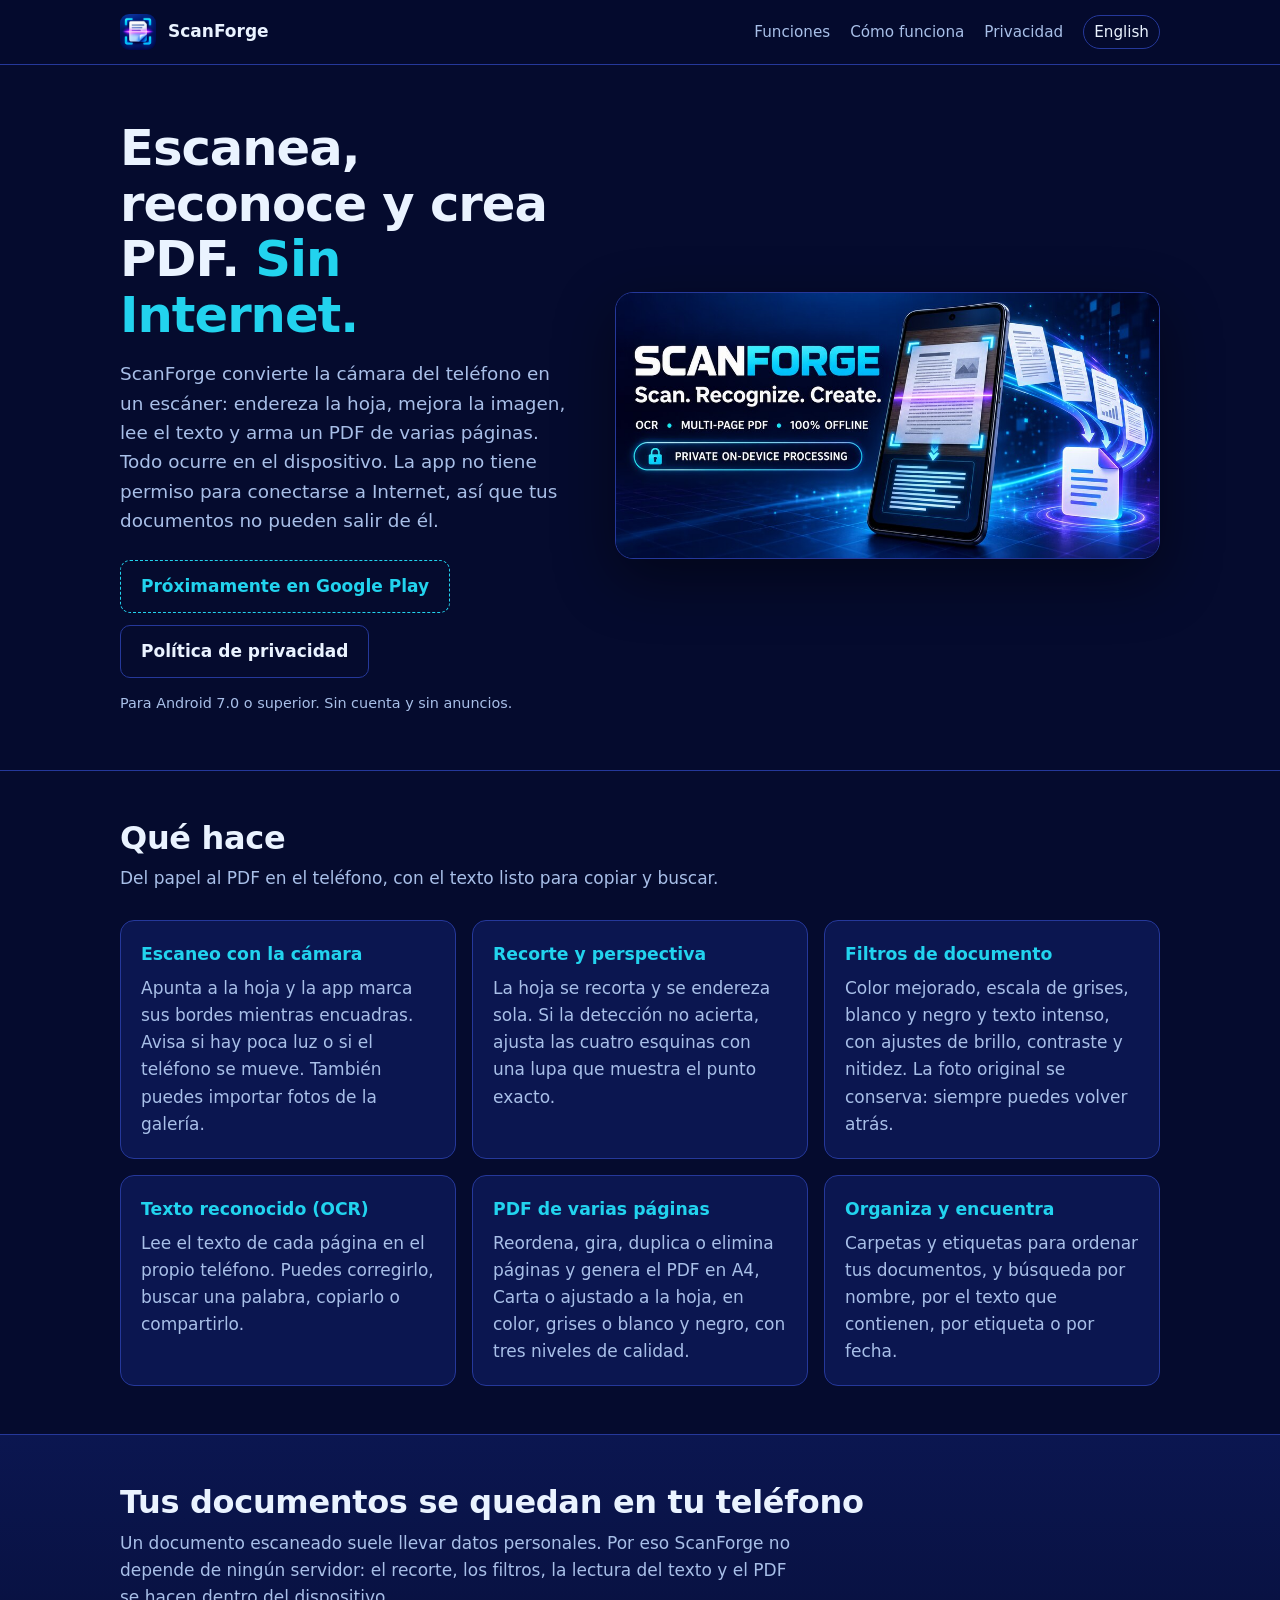
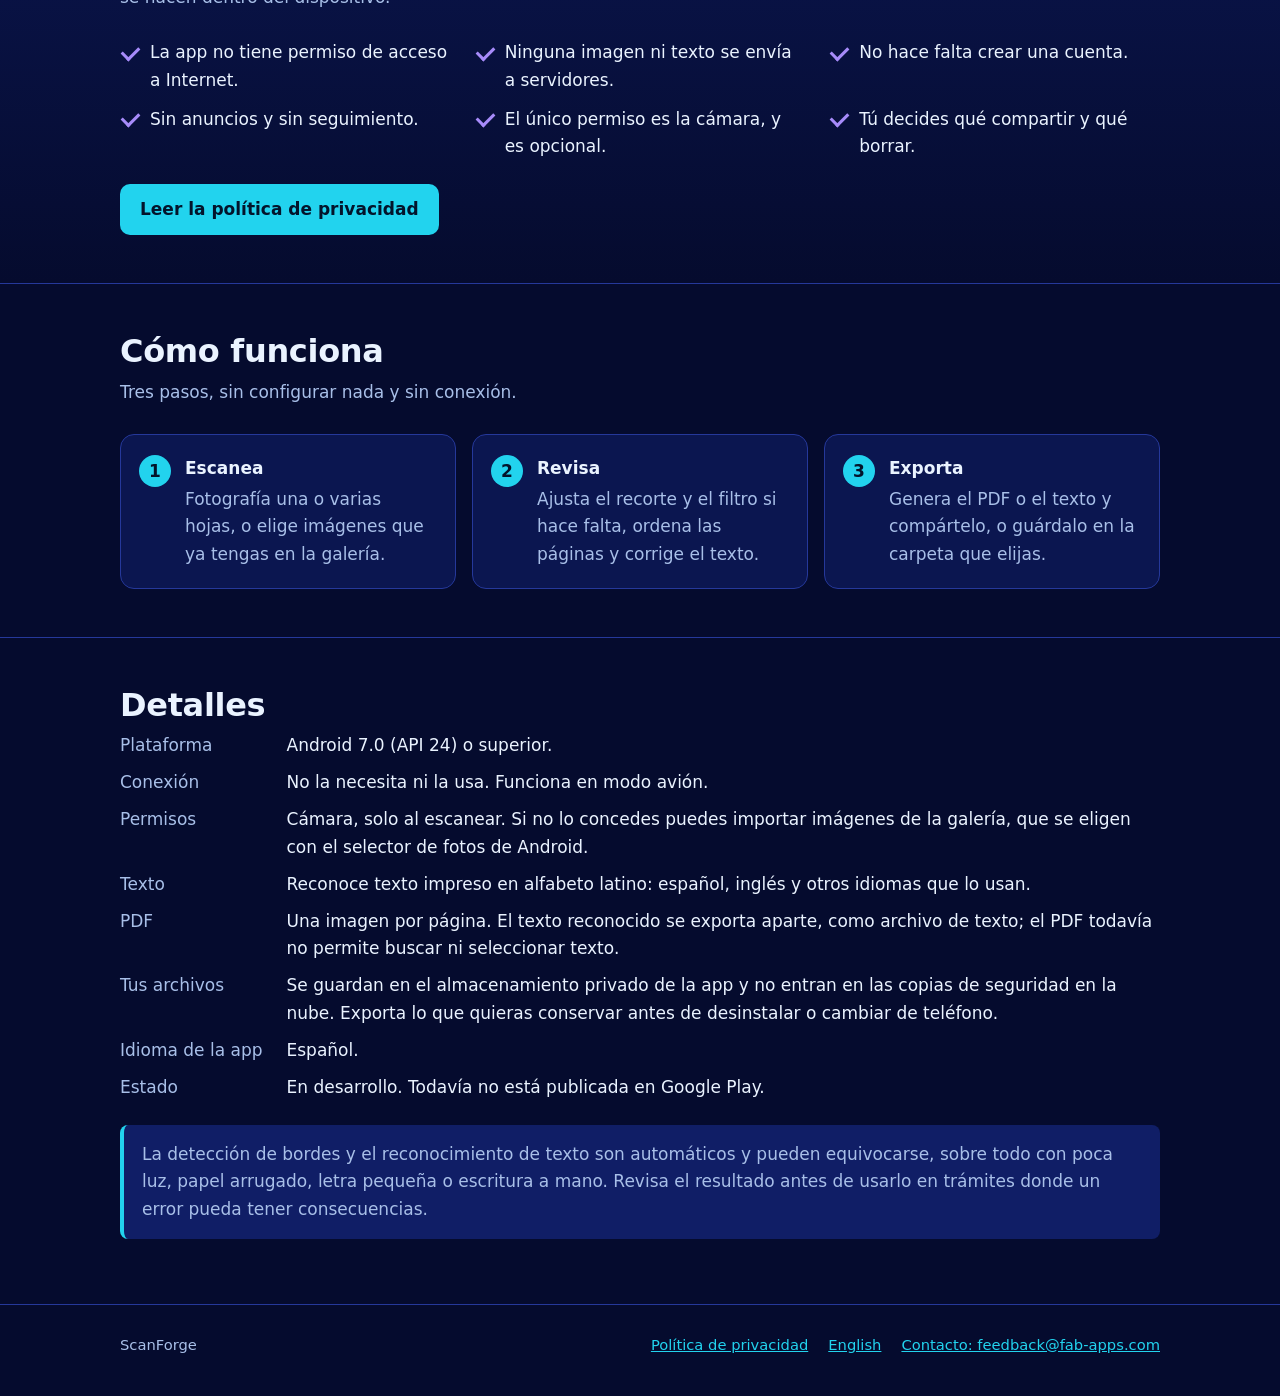
==== index.html @ c185d9f9 "inicial" ====
<!doctype html>
<html lang="es">
  <head>
    <meta charset="utf-8" />
    <meta name="viewport" content="width=device-width, initial-scale=1" />
    <title>ScanForge — Escanea, reconoce el texto y crea PDF sin Internet</title>
    <meta
      name="description"
      content="App Android para escanear documentos con la cámara, reconocer su texto y generar PDF de varias páginas. Todo se procesa en el teléfono: la app ni siquiera tiene permiso de acceso a Internet."
    />
    <meta name="theme-color" content="#050b2e" />
    <meta property="og:type" content="website" />
    <meta property="og:title" content="ScanForge" />
    <meta
      property="og:description"
      content="Escanea documentos, reconoce su texto y crea PDF. En tu teléfono, sin Internet y sin cuenta."
    />
    <meta property="og:image" content="assets/hero.jpg" />
    <link rel="icon" type="image/png" href="assets/favicon.png" />
    <link rel="alternate" hreflang="en" href="en/" />
    <link rel="stylesheet" href="assets/styles.css" />
  </head>
  <body>
    <header class="site-header">
      <div class="wrap">
        <a class="brand" href="./">
          <img src="assets/icon-192.png" alt="" width="36" height="36" />
          ScanForge
        </a>
        <nav class="site-nav" aria-label="Principal">
          <a class="optional" href="#funciones">Funciones</a>
          <a class="optional" href="#como-funciona">Cómo funciona</a>
          <a href="privacidad.html">Privacidad</a>
          <a class="lang" href="en/" lang="en" hreflang="en">English</a>
        </nav>
      </div>
    </header>

    <main>
      <section class="hero">
        <div class="wrap hero-grid">
          <div>
            <h1>Escanea, reconoce y crea PDF. <span>Sin Internet.</span></h1>
            <p class="lead">
              ScanForge convierte la cámara del teléfono en un escáner: endereza la hoja, mejora la imagen, lee el
              texto y arma un PDF de varias páginas. Todo ocurre en el dispositivo. La app no tiene permiso para
              conectarse a Internet, así que tus documentos no pueden salir de él.
            </p>
            <div class="actions">
              <span class="badge-soon">Próximamente en Google Play</span>
              <a class="button button-ghost" href="privacidad.html">Política de privacidad</a>
            </div>
            <p class="fine">Para Android 7.0 o superior. Sin cuenta y sin anuncios.</p>
          </div>
          <img
            class="hero-art"
            src="assets/hero.jpg"
            width="1024"
            height="500"
            alt="Un teléfono escanea una hoja sobre una mesa: detecta sus bordes, extrae el texto y reúne varias páginas en un solo PDF"
          />
        </div>
      </section>

      <section id="funciones">
        <div class="wrap">
          <h2>Qué hace</h2>
          <p class="section-lead">Del papel al PDF en el teléfono, con el texto listo para copiar y buscar.</p>
          <ul class="cards">
            <li class="card">
              <h3>Escaneo con la cámara</h3>
              <p>
                Apunta a la hoja y la app marca sus bordes mientras encuadras. Avisa si hay poca luz o si el
                teléfono se mueve. También puedes importar fotos de la galería.
              </p>
            </li>
            <li class="card">
              <h3>Recorte y perspectiva</h3>
              <p>
                La hoja se recorta y se endereza sola. Si la detección no acierta, ajusta las cuatro esquinas con
                una lupa que muestra el punto exacto.
              </p>
            </li>
            <li class="card">
              <h3>Filtros de documento</h3>
              <p>
                Color mejorado, escala de grises, blanco y negro y texto intenso, con ajustes de brillo, contraste
                y nitidez. La foto original se conserva: siempre puedes volver atrás.
              </p>
            </li>
            <li class="card">
              <h3>Texto reconocido (OCR)</h3>
              <p>
                Lee el texto de cada página en el propio teléfono. Puedes corregirlo, buscar una palabra, copiarlo
                o compartirlo.
              </p>
            </li>
            <li class="card">
              <h3>PDF de varias páginas</h3>
              <p>
                Reordena, gira, duplica o elimina páginas y genera el PDF en A4, Carta o ajustado a la hoja, en
                color, grises o blanco y negro, con tres niveles de calidad.
              </p>
            </li>
            <li class="card">
              <h3>Organiza y encuentra</h3>
              <p>
                Carpetas y etiquetas para ordenar tus documentos, y búsqueda por nombre, por el texto que
                contienen, por etiqueta o por fecha.
              </p>
            </li>
          </ul>
        </div>
      </section>

      <section class="privacy-band" id="privacidad">
        <div class="wrap">
          <h2>Tus documentos se quedan en tu teléfono</h2>
          <p class="section-lead">
            Un documento escaneado suele llevar datos personales. Por eso ScanForge no depende de ningún servidor: el
            recorte, los filtros, la lectura del texto y el PDF se hacen dentro del dispositivo.
          </p>
          <ul class="checks">
            <li>La app no tiene permiso de acceso a Internet.</li>
            <li>Ninguna imagen ni texto se envía a servidores.</li>
            <li>No hace falta crear una cuenta.</li>
            <li>Sin anuncios y sin seguimiento.</li>
            <li>El único permiso es la cámara, y es opcional.</li>
            <li>Tú decides qué compartir y qué borrar.</li>
          </ul>
          <a class="button button-primary" href="privacidad.html">Leer la política de privacidad</a>
        </div>
      </section>

      <section id="como-funciona">
        <div class="wrap">
          <h2>Cómo funciona</h2>
          <p class="section-lead">Tres pasos, sin configurar nada y sin conexión.</p>
          <ol class="steps">
            <li>
              <strong>Escanea</strong>
              <span>Fotografía una o varias hojas, o elige imágenes que ya tengas en la galería.</span>
            </li>
            <li>
              <strong>Revisa</strong>
              <span>Ajusta el recorte y el filtro si hace falta, ordena las páginas y corrige el texto.</span>
            </li>
            <li>
              <strong>Exporta</strong>
              <span>Genera el PDF o el texto y compártelo, o guárdalo en la carpeta que elijas.</span>
            </li>
          </ol>
        </div>
      </section>

      <section id="detalles">
        <div class="wrap">
          <h2>Detalles</h2>
          <dl class="facts">
            <dt>Plataforma</dt>
            <dd>Android 7.0 (API 24) o superior.</dd>
            <dt>Conexión</dt>
            <dd>No la necesita ni la usa. Funciona en modo avión.</dd>
            <dt>Permisos</dt>
            <dd>
              Cámara, solo al escanear. Si no lo concedes puedes importar imágenes de la galería, que se eligen con
              el selector de fotos de Android.
            </dd>
            <dt>Texto</dt>
            <dd>Reconoce texto impreso en alfabeto latino: español, inglés y otros idiomas que lo usan.</dd>
            <dt>PDF</dt>
            <dd>
              Una imagen por página. El texto reconocido se exporta aparte, como archivo de texto; el PDF todavía
              no permite buscar ni seleccionar texto.
            </dd>
            <dt>Tus archivos</dt>
            <dd>
              Se guardan en el almacenamiento privado de la app y no entran en las copias de seguridad en la nube.
              Exporta lo que quieras conservar antes de desinstalar o cambiar de teléfono.
            </dd>
            <dt>Idioma de la app</dt>
            <dd>Español.</dd>
            <dt>Estado</dt>
            <dd>En desarrollo. Todavía no está publicada en Google Play.</dd>
          </dl>
          <p class="note">
            La detección de bordes y el reconocimiento de texto son automáticos y pueden equivocarse, sobre todo con
            poca luz, papel arrugado, letra pequeña o escritura a mano. Revisa el resultado antes de usarlo en
            trámites donde un error pueda tener consecuencias.
          </p>
        </div>
      </section>
    </main>

    <footer class="site-footer">
      <div class="wrap">
        <span>ScanForge</span>
        <nav aria-label="Pie de página">
          <a href="privacidad.html">Política de privacidad</a>
          <a href="en/" lang="en" hreflang="en">English</a>
          <a href="mailto:feedback@fab-apps.com">Contacto: feedback@fab-apps.com</a>
        </nav>
      </div>
    </footer>
  </body>
</html>
---- assets/styles.css ----
:root {
  --bg: #050b2e;
  --bg-raised: #0b1650;
  --bg-panel: #101e66;
  --border: #25389a;
  --text: #eaf3ff;
  --text-soft: #a8bfe8;
  --accent: #22d3ee;
  --accent-strong: #67e8f9;
  --accent-ink: #03142b;
  --teal: #a78bfa;
  --max: 1080px;
}

* {
  box-sizing: border-box;
}

html {
  scroll-behavior: smooth;
}

body {
  margin: 0;
  background: var(--bg);
  color: var(--text);
  font-family: system-ui, -apple-system, 'Segoe UI', Roboto, 'Helvetica Neue', Arial, sans-serif;
  font-size: 17px;
  line-height: 1.6;
  -webkit-font-smoothing: antialiased;
}

a {
  color: var(--accent);
}

a:hover {
  color: var(--accent-strong);
}

a:focus-visible,
.button:focus-visible {
  outline: 3px solid var(--accent-strong);
  outline-offset: 3px;
  border-radius: 6px;
}

img {
  max-width: 100%;
  height: auto;
}

.wrap {
  width: 100%;
  max-width: var(--max);
  margin: 0 auto;
  padding: 0 20px;
}

/* Cabecera */

.site-header {
  position: sticky;
  top: 0;
  z-index: 10;
  background: rgba(5, 11, 46, 0.92);
  backdrop-filter: blur(8px);
  border-bottom: 1px solid var(--border);
}

.site-header .wrap {
  display: flex;
  align-items: center;
  justify-content: space-between;
  gap: 16px;
  min-height: 64px;
}

.brand {
  display: flex;
  align-items: center;
  gap: 12px;
  color: var(--text);
  font-weight: 700;
  text-decoration: none;
}

.brand img {
  width: 36px;
  height: 36px;
  border-radius: 9px;
}

.site-nav {
  display: flex;
  align-items: center;
  gap: 20px;
  font-size: 0.95rem;
}

.site-nav a {
  color: var(--text-soft);
  text-decoration: none;
}

.site-nav a:hover {
  color: var(--text);
}

.site-nav .lang {
  padding: 4px 10px;
  border: 1px solid var(--border);
  border-radius: 999px;
  color: var(--text);
}

/* Portada */

.hero {
  padding: 56px 0 40px;
}

.hero-grid {
  display: grid;
  grid-template-columns: minmax(0, 5fr) minmax(0, 6fr);
  gap: 40px;
  align-items: center;
}

.hero h1 {
  margin: 0 0 16px;
  font-size: clamp(2rem, 5vw, 3.1rem);
  line-height: 1.12;
  letter-spacing: -0.02em;
}

.hero h1 span {
  color: var(--accent);
}

.lead {
  margin: 0 0 24px;
  font-size: 1.15rem;
  color: var(--text-soft);
}

.hero-art {
  border: 1px solid var(--border);
  border-radius: 18px;
  box-shadow: 0 20px 60px rgba(0, 0, 0, 0.45);
  display: block;
}

.actions {
  display: flex;
  flex-wrap: wrap;
  gap: 12px;
  align-items: center;
}

.button {
  display: inline-block;
  padding: 12px 20px;
  border-radius: 10px;
  font-weight: 700;
  text-decoration: none;
}

.button-primary {
  background: var(--accent);
  color: var(--accent-ink);
}

.button-primary:hover {
  background: var(--accent-strong);
  color: var(--accent-ink);
}

.button-ghost {
  border: 1px solid var(--border);
  color: var(--text);
}

.badge-soon {
  display: inline-block;
  padding: 12px 20px;
  border: 1px dashed var(--accent);
  border-radius: 10px;
  color: var(--accent);
  font-weight: 700;
}

.fine {
  margin-top: 14px;
  font-size: 0.9rem;
  color: var(--text-soft);
}

/* Secciones */

section {
  padding: 48px 0;
}

section + section {
  border-top: 1px solid var(--border);
}

h2 {
  margin: 0 0 8px;
  font-size: clamp(1.5rem, 3.4vw, 2rem);
  line-height: 1.2;
  letter-spacing: -0.01em;
}

.section-lead {
  margin: 0 0 28px;
  max-width: 62ch;
  color: var(--text-soft);
}

.cards {
  display: grid;
  grid-template-columns: repeat(auto-fit, minmax(250px, 1fr));
  gap: 16px;
  margin: 0;
  padding: 0;
  list-style: none;
}

.card {
  padding: 20px;
  background: var(--bg-raised);
  border: 1px solid var(--border);
  border-radius: 14px;
}

.card h3 {
  margin: 0 0 6px;
  font-size: 1.08rem;
  color: var(--accent);
}

.card p {
  margin: 0;
  color: var(--text-soft);
}

.privacy-band {
  background: linear-gradient(180deg, var(--bg-raised), var(--bg));
}

.checks {
  display: grid;
  grid-template-columns: repeat(auto-fit, minmax(250px, 1fr));
  gap: 12px 24px;
  margin: 0 0 24px;
  padding: 0;
  list-style: none;
}

.checks li {
  position: relative;
  padding-left: 30px;
}

.checks li::before {
  content: '';
  position: absolute;
  left: 2px;
  top: 0.38em;
  width: 14px;
  height: 8px;
  border-left: 3px solid var(--teal);
  border-bottom: 3px solid var(--teal);
  transform: rotate(-45deg);
}

.steps {
  display: grid;
  grid-template-columns: repeat(auto-fit, minmax(230px, 1fr));
  gap: 16px;
  margin: 0;
  padding: 0;
  list-style: none;
  counter-reset: step;
}

.steps li {
  position: relative;
  padding: 20px 20px 20px 64px;
  background: var(--bg-raised);
  border: 1px solid var(--border);
  border-radius: 14px;
  counter-increment: step;
}

.steps li::before {
  content: counter(step);
  position: absolute;
  left: 18px;
  top: 20px;
  width: 32px;
  height: 32px;
  border-radius: 50%;
  background: var(--accent);
  color: var(--accent-ink);
  font-weight: 800;
  text-align: center;
  line-height: 32px;
}

.steps strong {
  display: block;
  margin-bottom: 4px;
}

.steps span {
  color: var(--text-soft);
}

.facts {
  display: grid;
  grid-template-columns: max-content 1fr;
  gap: 10px 24px;
  margin: 0;
}

.facts dt {
  color: var(--text-soft);
}

.facts dd {
  margin: 0;
}

.note {
  margin-top: 24px;
  padding: 16px 18px;
  background: var(--bg-panel);
  border-left: 4px solid var(--accent);
  border-radius: 8px;
  color: var(--text-soft);
}

/* Documento legal */

.doc {
  padding: 40px 0 56px;
}

.doc .wrap {
  max-width: 780px;
}

.doc h1 {
  margin: 0 0 6px;
  font-size: clamp(1.8rem, 4.5vw, 2.4rem);
  line-height: 1.15;
}

.doc .meta {
  margin: 0 0 28px;
  color: var(--text-soft);
}

.doc h2 {
  margin: 36px 0 10px;
  font-size: 1.3rem;
}

.doc p,
.doc li {
  color: #d4e1f7;
}

.doc ul {
  padding-left: 22px;
}

.doc li {
  margin-bottom: 6px;
}

.summary {
  padding: 18px 20px;
  background: var(--bg-raised);
  border: 1px solid var(--border);
  border-radius: 14px;
}

.summary p {
  margin: 0 0 8px;
}

.summary ul {
  margin: 0;
}

table {
  width: 100%;
  border-collapse: collapse;
  margin: 12px 0;
  font-size: 0.95rem;
}

th,
td {
  padding: 10px 12px;
  border: 1px solid var(--border);
  text-align: left;
  vertical-align: top;
}

th {
  background: var(--bg-raised);
  color: var(--text-soft);
  font-weight: 600;
}

.table-scroll {
  overflow-x: auto;
}

/* Pie */

.site-footer {
  padding: 28px 0 40px;
  border-top: 1px solid var(--border);
  color: var(--text-soft);
  font-size: 0.92rem;
}

.site-footer .wrap {
  display: flex;
  flex-wrap: wrap;
  gap: 8px 24px;
  justify-content: space-between;
}

.site-footer nav {
  display: flex;
  flex-wrap: wrap;
  gap: 8px 20px;
}

@media (max-width: 820px) {
  .hero {
    padding-top: 32px;
  }

  .hero-grid {
    grid-template-columns: 1fr;
    gap: 28px;
  }

  .site-nav .optional {
    display: none;
  }

  .facts {
    grid-template-columns: 1fr;
    gap: 2px;
  }

  .facts dd {
    margin-bottom: 12px;
  }
}

@media (prefers-reduced-motion: reduce) {
  html {
    scroll-behavior: auto;
  }
}

code {
  font-size: 0.92em;
  overflow-wrap: anywhere;
}

.doc h3 {
  margin: 24px 0 6px;
  font-size: 1.08rem;
  color: var(--accent);
}

.brand {
  white-space: nowrap;
}
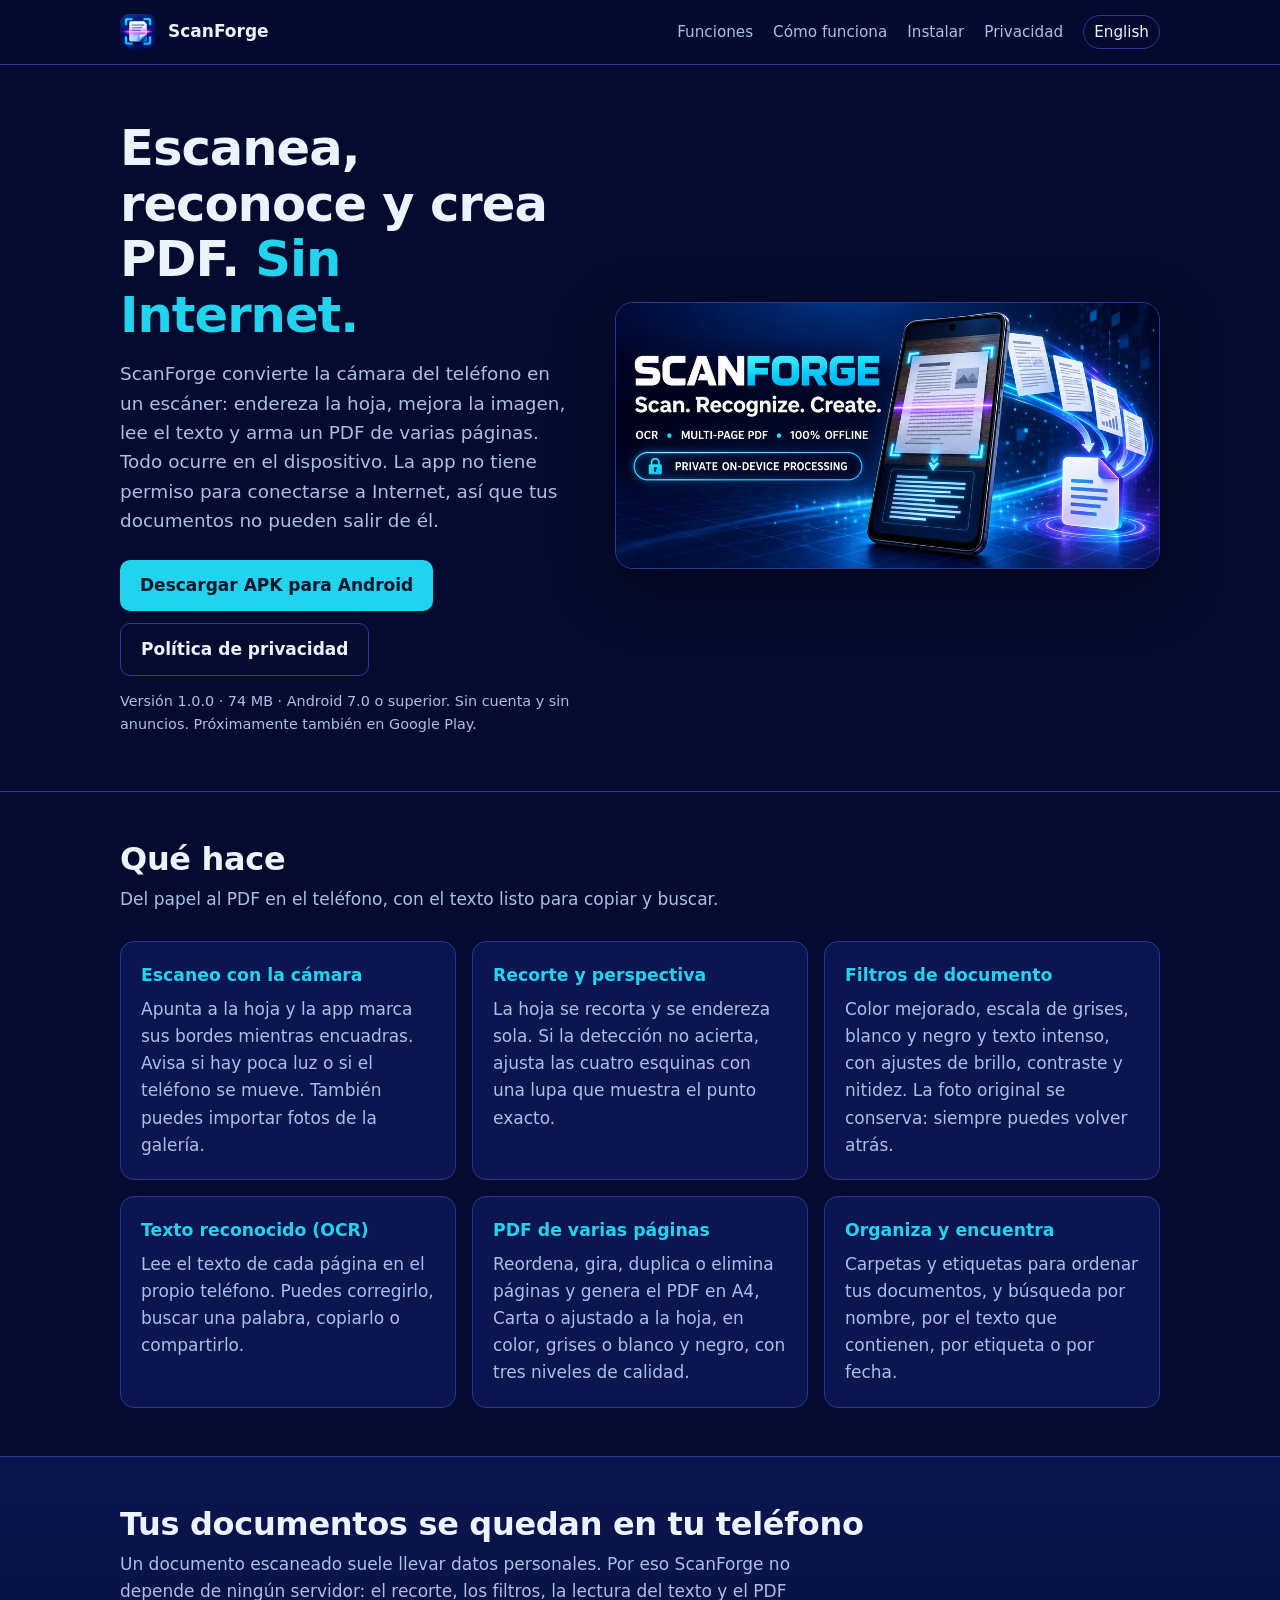
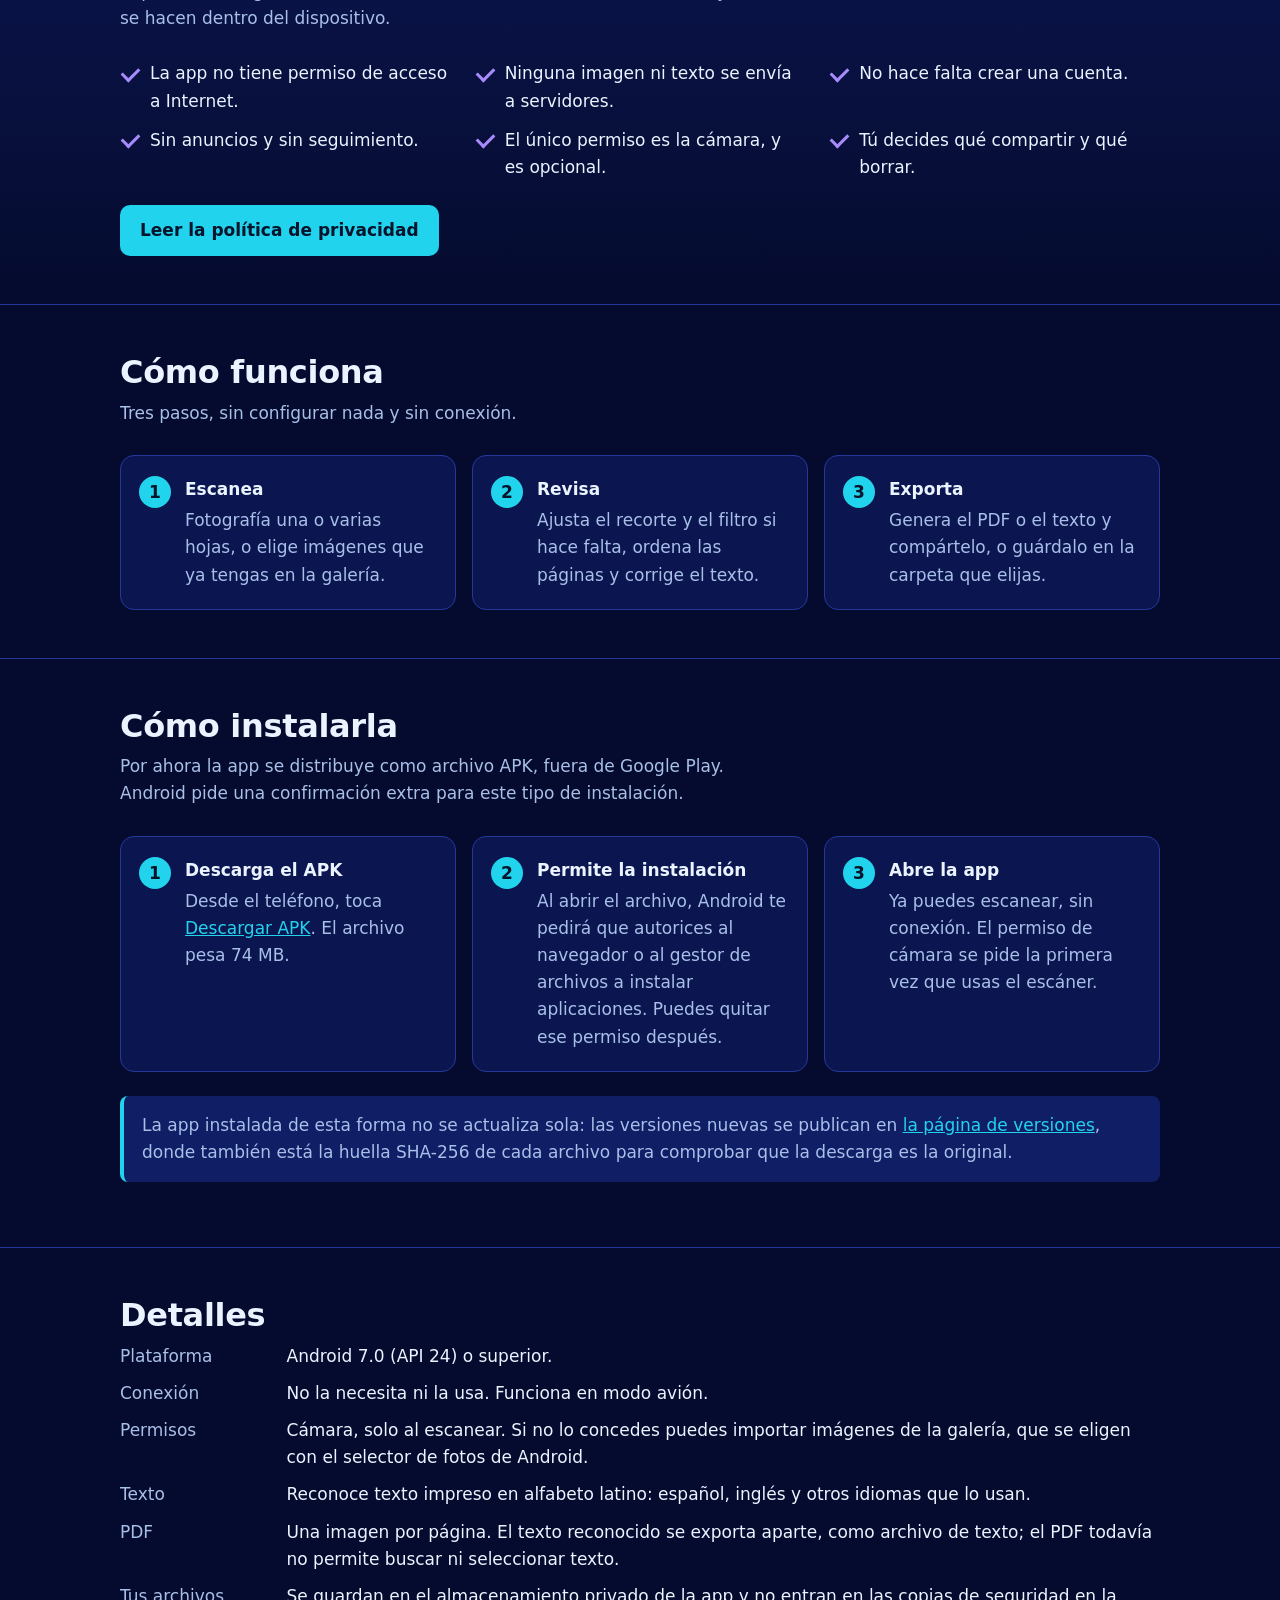
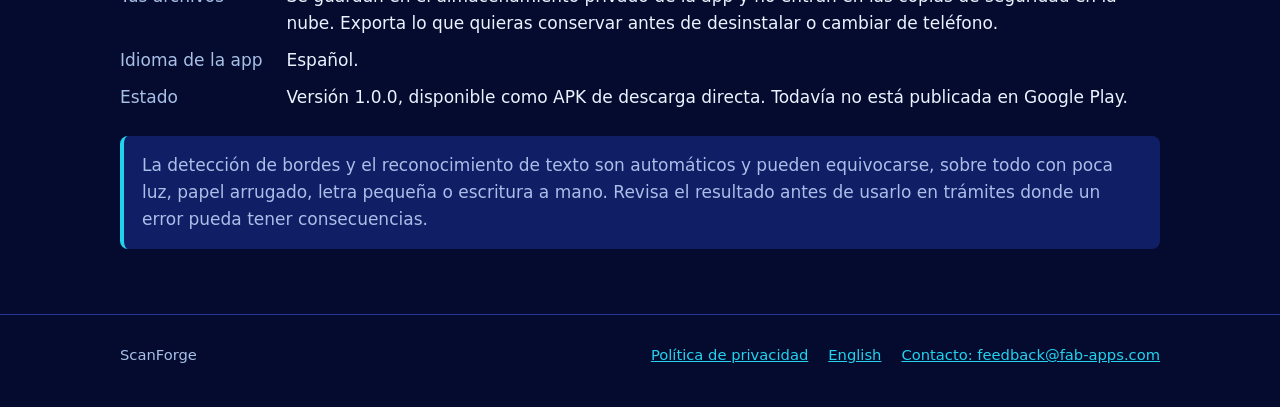
==== commit 30b7cdda: "updqte" ====
--- a/index.html
+++ b/index.html
@@ -30,6 +30,7 @@
         <nav class="site-nav" aria-label="Principal">
           <a class="optional" href="#funciones">Funciones</a>
           <a class="optional" href="#como-funciona">Cómo funciona</a>
+          <a class="optional" href="#instalar">Instalar</a>
           <a href="privacidad.html">Privacidad</a>
           <a class="lang" href="en/" lang="en" hreflang="en">English</a>
         </nav>
@@ -47,10 +48,13 @@
               conectarse a Internet, así que tus documentos no pueden salir de él.
             </p>
             <div class="actions">
-              <span class="badge-soon">Próximamente en Google Play</span>
+              <a class="button button-primary" href="https://github.com/franbenaglia/scanForgeLanding/releases/latest/download/scanforge.apk">Descargar APK para Android</a>
               <a class="button button-ghost" href="privacidad.html">Política de privacidad</a>
             </div>
-            <p class="fine">Para Android 7.0 o superior. Sin cuenta y sin anuncios.</p>
+            <p class="fine">
+              Versión 1.0.0 · 74 MB · Android 7.0 o superior. Sin cuenta y sin anuncios. Próximamente también en
+              Google Play.
+            </p>
           </div>
           <img
             class="hero-art"
@@ -150,6 +154,41 @@
               <span>Genera el PDF o el texto y compártelo, o guárdalo en la carpeta que elijas.</span>
             </li>
           </ol>
+        </div>
+      </section>
+
+      <section id="instalar">
+        <div class="wrap">
+          <h2>Cómo instalarla</h2>
+          <p class="section-lead">
+            Por ahora la app se distribuye como archivo APK, fuera de Google Play. Android pide una confirmación
+            extra para este tipo de instalación.
+          </p>
+          <ol class="steps">
+            <li>
+              <strong>Descarga el APK</strong>
+              <span>Desde el teléfono, toca <a href="https://github.com/franbenaglia/scanForgeLanding/releases/latest/download/scanforge.apk">Descargar APK</a>. El archivo pesa 74 MB.</span>
+            </li>
+            <li>
+              <strong>Permite la instalación</strong>
+              <span>
+                Al abrir el archivo, Android te pedirá que autorices al navegador o al gestor de archivos a
+                instalar aplicaciones. Puedes quitar ese permiso después.
+              </span>
+            </li>
+            <li>
+              <strong>Abre la app</strong>
+              <span>
+                Ya puedes escanear, sin conexión. El permiso de cámara se pide la primera vez que usas el
+                escáner.
+              </span>
+            </li>
+          </ol>
+          <p class="note">
+            La app instalada de esta forma no se actualiza sola: las versiones nuevas se publican en
+            <a href="https://github.com/franbenaglia/scanForgeLanding/releases">la página de versiones</a>, donde también está la huella SHA-256 de cada archivo para
+            comprobar que la descarga es la original.
+          </p>
         </div>
       </section>
 
@@ -181,7 +220,7 @@
             <dt>Idioma de la app</dt>
             <dd>Español.</dd>
             <dt>Estado</dt>
-            <dd>En desarrollo. Todavía no está publicada en Google Play.</dd>
+            <dd>Versión 1.0.0, disponible como APK de descarga directa. Todavía no está publicada en Google Play.</dd>
           </dl>
           <p class="note">
             La detección de bordes y el reconocimiento de texto son automáticos y pueden equivocarse, sobre todo con
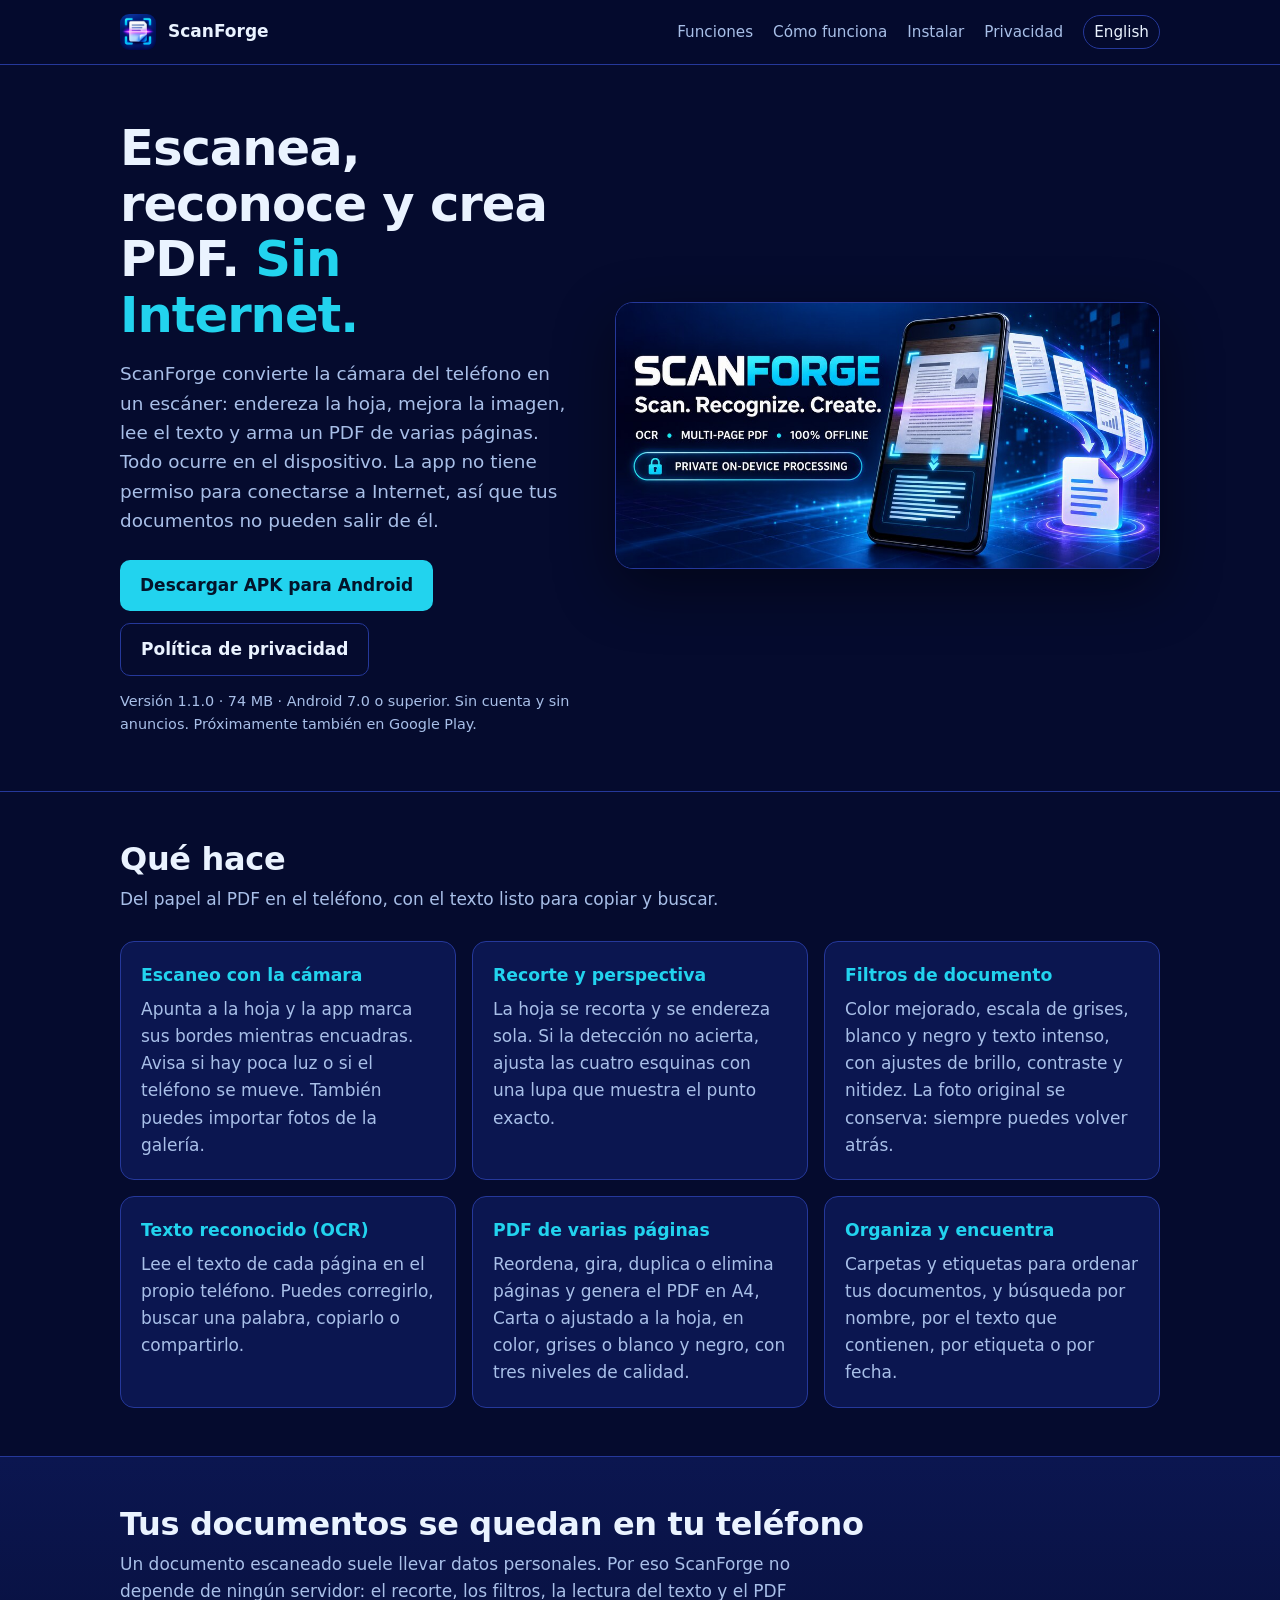
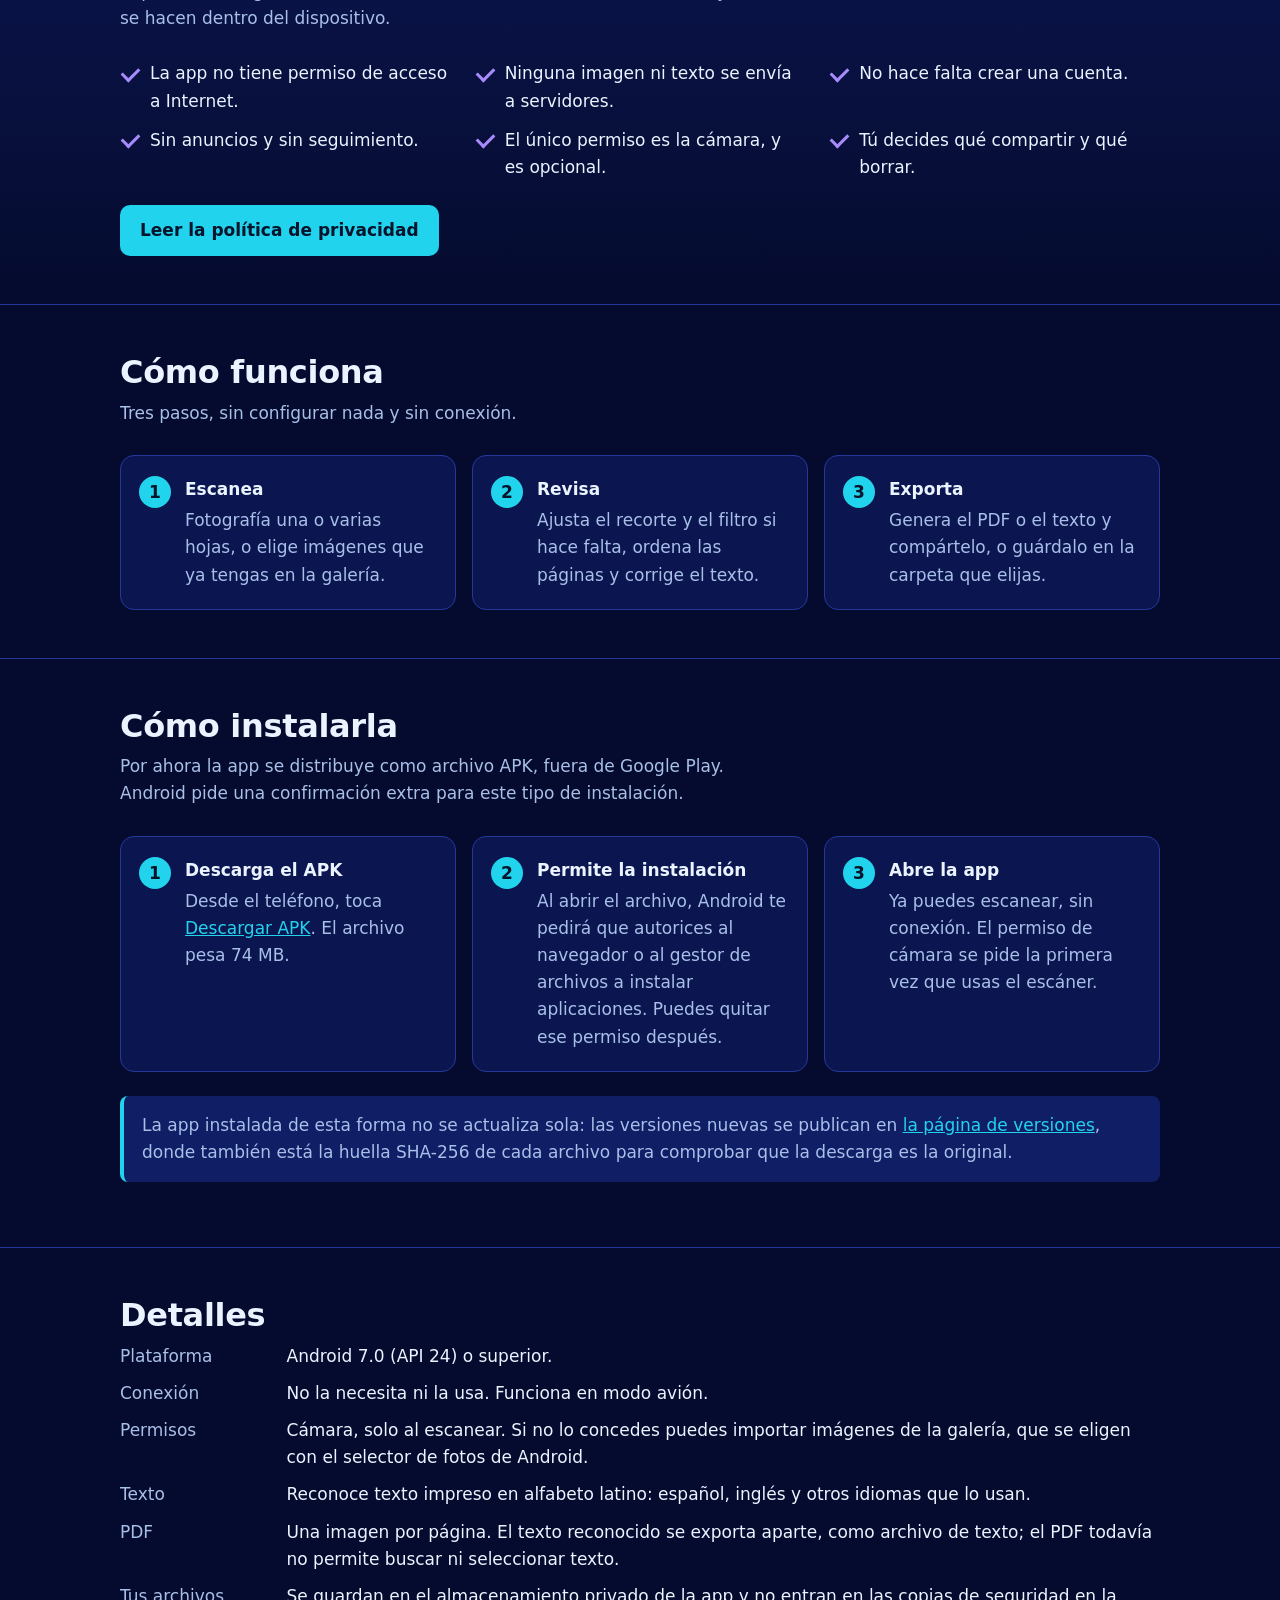
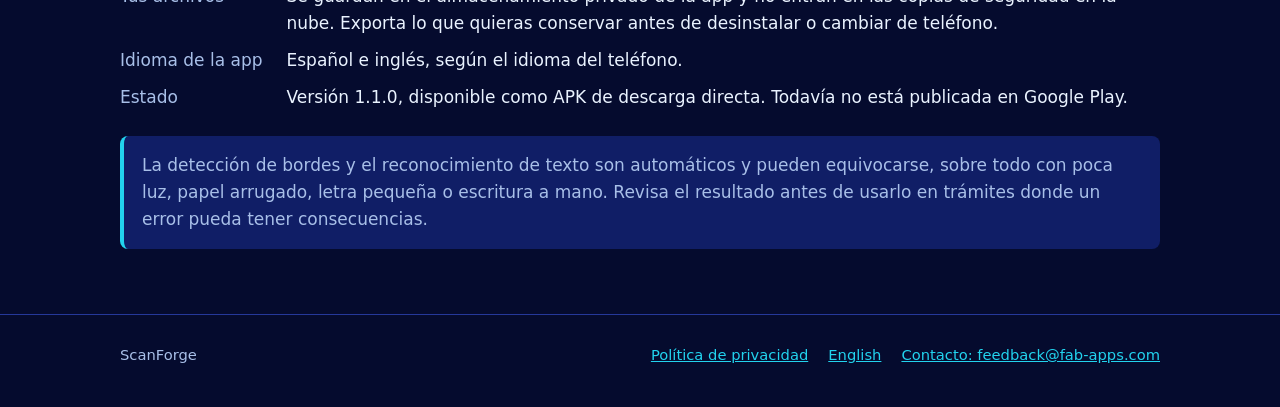
==== commit 4605eb98: "english as default language" ====
--- a/index.html
+++ b/index.html
@@ -52,7 +52,7 @@
               <a class="button button-ghost" href="privacidad.html">Política de privacidad</a>
             </div>
             <p class="fine">
-              Versión 1.0.0 · 74 MB · Android 7.0 o superior. Sin cuenta y sin anuncios. Próximamente también en
+              Versión 1.1.0 · 74 MB · Android 7.0 o superior. Sin cuenta y sin anuncios. Próximamente también en
               Google Play.
             </p>
           </div>
@@ -218,9 +218,9 @@
               Exporta lo que quieras conservar antes de desinstalar o cambiar de teléfono.
             </dd>
             <dt>Idioma de la app</dt>
-            <dd>Español.</dd>
+            <dd>Español e inglés, según el idioma del teléfono.</dd>
             <dt>Estado</dt>
-            <dd>Versión 1.0.0, disponible como APK de descarga directa. Todavía no está publicada en Google Play.</dd>
+            <dd>Versión 1.1.0, disponible como APK de descarga directa. Todavía no está publicada en Google Play.</dd>
           </dl>
           <p class="note">
             La detección de bordes y el reconocimiento de texto son automáticos y pueden equivocarse, sobre todo con
